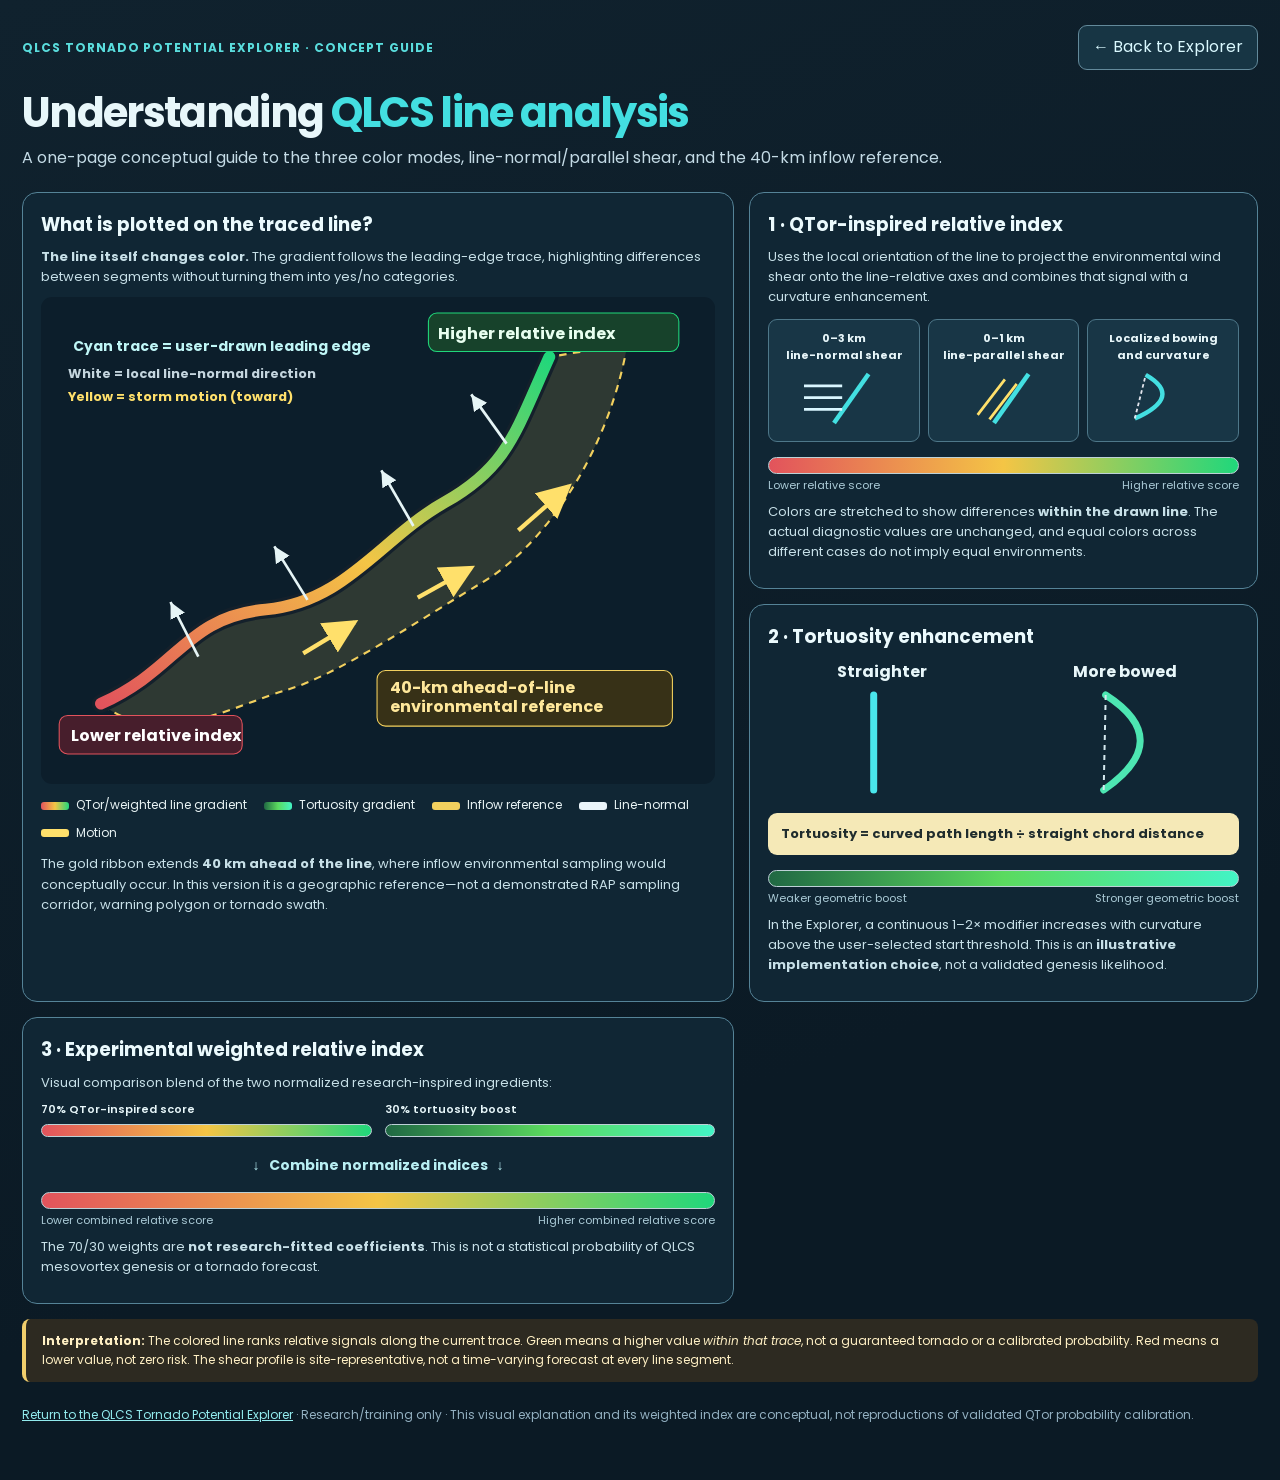
==== help.html @ 6804c63d "Add standalone illustrated QLCS QTor/tortuosity/weighted-index help one-pager" ====
<!doctype html>
<html lang="en">
<head>
<meta charset="utf-8"><meta name="viewport" content="width=device-width,initial-scale=1">
<title>QLCS Concept Guide — QTor, Tortuosity & Relative Index</title>
<link rel="preconnect" href="https://fonts.googleapis.com">
<link rel="preconnect" href="https://fonts.gstatic.com" crossorigin>
<link href="https://fonts.googleapis.com/css2?family=Poppins:wght@400;500;600;700;800&display=swap" rel="stylesheet">
<style>
:root{color-scheme:dark;font-family:Poppins,Arial,sans-serif;background:#0a1924;color:#e8f7fa}
*{box-sizing:border-box}body{margin:0;background:linear-gradient(160deg,#10222e,#0b1a25 70%);line-height:1.55}
main{width:min(1300px,100%);margin:auto;padding:25px 22px 55px}
header{display:flex;gap:16px;align-items:center;justify-content:space-between;flex-wrap:wrap}
a{color:#92ebee}.back{display:inline-block;border:1px solid #638a9b;border-radius:9px;padding:9px 14px;color:#daf9ff;text-decoration:none;background:#173544}
h1{font-size:clamp(1.6rem,3.8vw,2.6rem);letter-spacing:-.04em;line-height:1.2;margin:18px 0 8px}
h1 span{color:#43dfe1}.sub{color:#c4dbe6;margin:0 0 21px}
.layout{display:grid;grid-template-columns:minmax(0,1.4fr) minmax(0,1fr);gap:15px}
.panel{border:1px solid #558397;border-radius:15px;background:#102634;padding:18px;min-width:0}
.panel h2{font-size:1.15rem;margin:0 0 8px;color:#ebfafd}.panel h3{font-size:1rem;color:#8decf3;margin:0 0 8px}
.panel p{font-size:13px;margin:8px 0;color:#c7e0e8}
.mainpanel{grid-row:span 2}.diagram{width:100%;height:auto;display:block;margin-top:10px;background:#0c1e2b;border-radius:11px}
.legend{display:flex;flex-wrap:wrap;gap:9px 17px;margin:12px 0;font-size:12px;color:#e8f3f4}
.legend span{display:inline-flex;gap:7px;align-items:center}.swatch{display:inline-block;width:28px;height:8px;border-radius:3px}
.qtbar{background:linear-gradient(90deg,#e2535c,#f4c545,#20d77b)}
.tortbar{background:linear-gradient(90deg,#206843,#5bda5f,#43f4c5)}
.goldbar{background:#f2d05e}.whitebar{background:#eaf5fa}.yellowbar{background:#ffe06b}
.bar{height:17px;border-radius:12px;margin:15px 0 3px;border:1px solid #bdd1d6}
.scale{display:flex;justify-content:space-between;color:#aacaD6;font-size:11px}
.formula{background:#f5e9b7;color:#1f2c2d;padding:11px 13px;border-radius:9px;font-weight:700;font-size:13px;margin:13px 0}
.triplet{display:grid;grid-template-columns:repeat(3,1fr);gap:8px;text-align:center;margin:12px 0}
.part{background:#183646;border:1px solid #4e7789;border-radius:9px;padding:10px 6px;font-size:11px;line-height:1.5}
.part b{display:block;margin-bottom:8px}
.part svg{width:100%;max-width:100px;height:55px}
.tortuosity-demo{display:grid;grid-template-columns:1fr 1fr;gap:16px;text-align:center}
.tortuosity-demo svg{display:block;width:100%;height:115px;margin:0 auto}
.notice{border-left:4px solid #f1ce6c;background:#2d2a21;padding:13px 16px;border-radius:8px;color:#fff0c4;font-size:12px;margin-top:15px}
.weighting{display:grid;grid-template-columns:1fr 1fr;gap:13px;align-items:center;font-size:11px;font-weight:600}
.weighting .bar{height:13px;margin:6px 0}
.combo{font-size:14px;text-align:center;font-weight:700;color:#b8eff3;margin:12px 0 0}
.steps{margin:5px 0;padding-left:19px;color:#d2e8f0;font-size:12px}
.steps li{margin:7px 0}
footer{font-size:12px;color:#93b0c1;margin-top:24px}
@media(max-width:850px){.layout{grid-template-columns:1fr}.mainpanel{grid-row:auto}.panel{padding:14px}}
@media print{body{background:#fff;color:#111}main{padding:8px}.panel{border-color:#555;background:#fff}.panel p,.sub,.scale,.steps{color:#333}.diagram{background:#142835}h1 span{color:#178487}.back{display:none}}
</style></head>
<body><main>
<header><div><strong style="color:#5adddd;font-size:12px;letter-spacing:.08em">QLCS TORNADO POTENTIAL EXPLORER · CONCEPT GUIDE</strong></div><a class="back" href="./index.html">← Back to Explorer</a></header>
<h1>Understanding <span>QLCS line analysis</span></h1>
<p class="sub">A one-page conceptual guide to the three color modes, line-normal/parallel shear, and the 40-km inflow reference.</p>
<div class="layout">
<section class="panel mainpanel">
<h2>What is plotted on the traced line?</h2>
<p><strong>The line itself changes color.</strong> The gradient follows the leading-edge trace, highlighting differences between segments without turning them into yes/no categories.</p>
<svg class="diagram" viewBox="0 0 630 455" role="img" aria-label="Curved QLCS line colored from red through yellow to green, with a gold region extending ahead of the line, white line-normal arrows and yellow storm-motion arrows">
<defs>
  <linearGradient id="qt" x1="0%" x2="100%" y1="100%" y2="0%"><stop offset="0" stop-color="#e2535c"/><stop offset=".5" stop-color="#f4c545"/><stop offset="1" stop-color="#20d77b"/></linearGradient>
  <marker id="arrwhite" markerWidth="8" markerHeight="8" refX="6" refY="3" orient="auto"><path d="M0 0 L6 3 L0 6Z" fill="#e6f5f6"/></marker>
  <marker id="arryellow" markerWidth="9" markerHeight="9" refX="7" refY="4" orient="auto"><path d="M0 0 L8 4 L0 8Z" fill="#ffe06b"/></marker>
</defs>
<path d="M56 380 C128 348 135 299 210 292 S318 225 377 192 S443 127 475 56 L548 44 C528 156 463 237 412 267 S278 353 230 367 S111 423 56 380Z" fill="#f2d05e" fill-opacity=".15" stroke="#f2d05e" stroke-width="2" stroke-dasharray="7 6"/>
<path d="M56 380 C128 348 135 299 210 292 S318 225 377 192 S443 127 475 56" fill="none" stroke="#14202b" stroke-width="17" stroke-linecap="round"/>
<path d="M56 380 C128 348 135 299 210 292 S318 225 377 192 S443 127 475 56" fill="none" stroke="url(#qt)" stroke-width="11" stroke-linecap="round"/>
<g stroke="#e6f5f6" stroke-width="2.5" fill="none" marker-end="url(#arrwhite)">
<path d="M147 336 L121 285"/><path d="M249 283 L218 233"/><path d="M348 214 L318 162"/><path d="M435 137 L402 91"/>
</g>
<g stroke="#ffe06b" stroke-width="4" fill="none" marker-end="url(#arryellow)"><path d="M245 333 L293 304"/><path d="M352 281 L402 253"/><path d="M446 218 L493 177"/></g>
<g font-family="Poppins,Arial" font-size="15" font-weight="700">
<rect x="17" y="391" width="171" height="36" rx="8" fill="#471e2c" stroke="#e2535c"/><text x="28" y="415" fill="#fff">Lower relative index</text>
<rect x="362" y="15" width="234" height="36" rx="8" fill="#17422b" stroke="#20d77b"/><text x="371" y="39" fill="#e8fff0">Higher relative index</text>
<rect x="314" y="349" width="276" height="52" rx="8" fill="#373117" stroke="#f2d05e"/><text x="326" y="370" fill="#ffe89b">40-km ahead-of-line</text><text x="326" y="388" fill="#ffe89b">environmental reference</text>
<text x="30" y="50" fill="#bff6f6" font-size="13">Cyan trace = user-drawn leading edge</text>
<text x="25" y="76" fill="#c4d5de" font-size="12">White = local line-normal direction</text>
<text x="25" y="97" fill="#ffe06b" font-size="12">Yellow = storm motion (toward)</text>
</g></svg>
<div class="legend">
<span><i class="swatch qtbar"></i> QTor/weighted line gradient</span>
<span><i class="swatch tortbar"></i> Tortuosity gradient</span>
<span><i class="swatch goldbar"></i> Inflow reference</span>
<span><i class="swatch whitebar"></i> Line-normal</span>
<span><i class="swatch yellowbar"></i> Motion</span>
</div>
<p>The gold ribbon extends <strong>40 km ahead of the line</strong>, where inflow environmental sampling would conceptually occur. In this version it is a geographic reference—not a demonstrated RAP sampling corridor, warning polygon or tornado swath.</p>
</section>
<section class="panel">
<h2>1 · QTor-inspired relative index</h2>
<p>Uses the local orientation of the line to project the environmental wind shear onto the line-relative axes and combines that signal with a curvature enhancement.</p>
<div class="triplet">
<div class="part"><b>0–3 km<br>line-normal shear</b><svg viewBox="0 0 110 60"><path d="M82 3L44 57" stroke="#43dfe1" stroke-width="5"/><g stroke="#d9f6ff" stroke-width="3"><path d="M11 16H53 M11 29H53 M11 42H53"/></g></svg></div>
<div class="part"><b>0–1 km<br>line-parallel shear</b><svg viewBox="0 0 110 60"><path d="M82 3L44 57" stroke="#43dfe1" stroke-width="5"/><g stroke="#ffe06b" stroke-width="3"><path d="M26 48L56 9 M39 53L69 14"/></g></svg></div>
<div class="part"><b>Localized bowing<br>and curvature</b><svg viewBox="0 0 110 60"><path d="M24 52Q78 28 36 4" fill="none" stroke="#43dfe1" stroke-width="5"/><path d="M24 52L36 4" fill="none" stroke="#e2e5ed" stroke-width="2" stroke-dasharray="4 3"/></svg></div>
</div>
<div class="bar qtbar"></div><div class="scale"><span>Lower relative score</span><span>Higher relative score</span></div>
<p>Colors are stretched to show differences <strong>within the drawn line</strong>. The actual diagnostic values are unchanged, and equal colors across different cases do not imply equal environments.</p>
</section>
<section class="panel">
<h2>2 · Tortuosity enhancement</h2>
<div class="tortuosity-demo">
<div><b>Straighter</b><svg viewBox="0 0 140 115"><path d="M62 105L62 10" stroke="#49e6ec" stroke-width="7" stroke-linecap="round"/></svg></div>
<div><b>More bowed</b><svg viewBox="0 0 140 115"><path d="M48 105Q120 55 50 10" stroke="#4de6b2" stroke-width="7" fill="none" stroke-linecap="round"/><path d="M48 105L50 10" stroke="#d5e9ef" stroke-width="2" stroke-dasharray="5 5"/></svg></div>
</div>
<div class="formula">Tortuosity = curved path length ÷ straight chord distance</div>
<div class="bar tortbar"></div><div class="scale"><span>Weaker geometric boost</span><span>Stronger geometric boost</span></div>
<p>In the Explorer, a continuous 1–2× modifier increases with curvature above the user-selected start threshold. This is an <strong>illustrative implementation choice</strong>, not a validated genesis likelihood.</p>
</section>
<section class="panel">
<h2>3 · Experimental weighted relative index</h2>
<p>Visual comparison blend of the two normalized research-inspired ingredients:</p>
<div class="weighting">
<div>70% QTor-inspired score<div class="bar qtbar"></div></div>
<div>30% tortuosity boost<div class="bar tortbar"></div></div>
</div>
<div class="combo">↓ &nbsp; Combine normalized indices &nbsp; ↓</div>
<div class="bar qtbar"></div><div class="scale"><span>Lower combined relative score</span><span>Higher combined relative score</span></div>
<p>The 70/30 weights are <strong>not research-fitted coefficients</strong>. This is not a statistical probability of QLCS mesovortex genesis or a tornado forecast.</p>
</section>
</div>
<div class="notice"><strong>Interpretation:</strong> The colored line ranks relative signals along the current trace. Green means a higher value <em>within that trace</em>, not a guaranteed tornado or a calibrated probability. Red means a lower value, not zero risk. The shear profile is site-representative, not a time-varying forecast at every line segment.</div>
<footer><a href="./index.html">Return to the QLCS Tornado Potential Explorer</a> · Research/training only · This visual explanation and its weighted index are conceptual, not reproductions of validated QTor probability calibration.</footer>
</main></body></html>
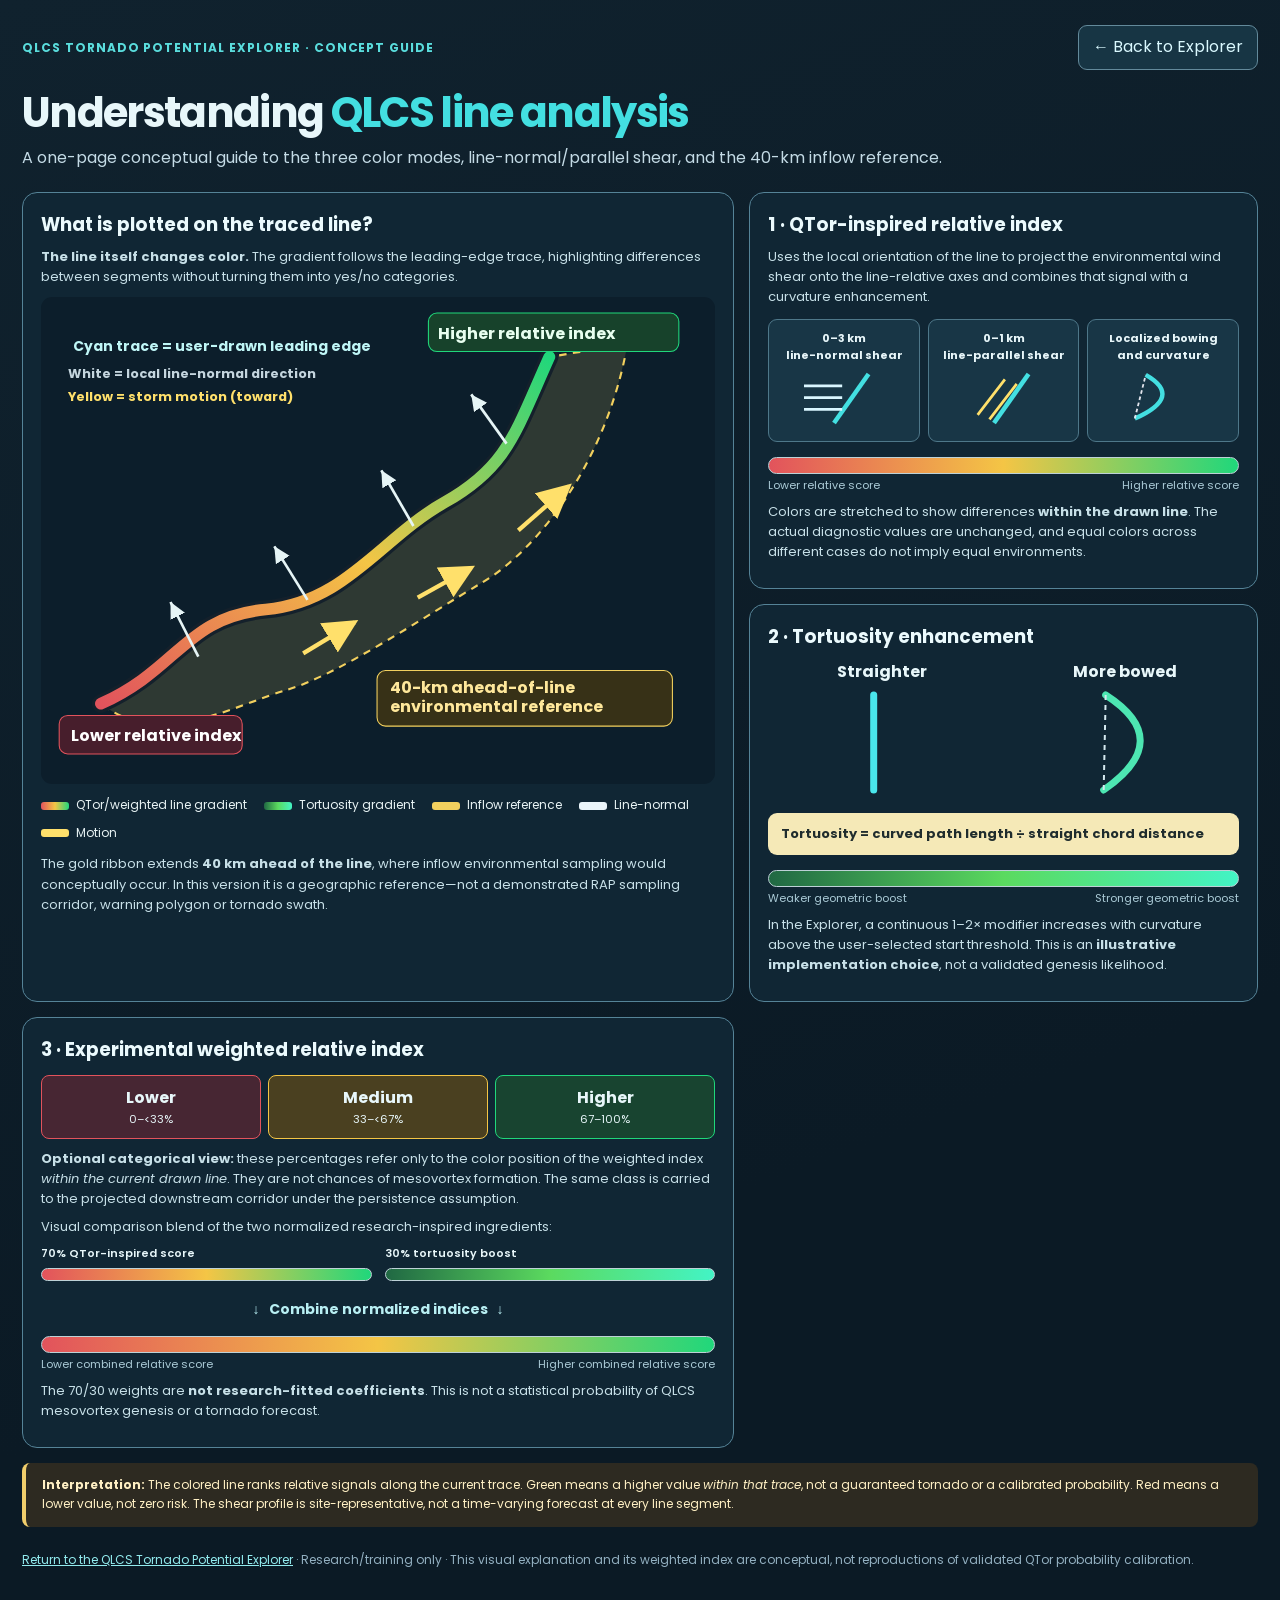
==== commit a0a563f4: "Explain categorical Lower Medium Higher weighted index and conditional downstream persistence in con" ====
--- a/help.html
+++ b/help.html
@@ -104,6 +104,12 @@
 </section>
 <section class="panel">
 <h2>3 · Experimental weighted relative index</h2>
+<div style="display:grid;grid-template-columns:repeat(3,1fr);gap:7px;margin:10px 0">
+<div style="border:1px solid #e2535c;background:#472633;border-radius:8px;padding:10px 4px;text-align:center"><strong>Lower</strong><div style="font-size:11px">0–&lt;33%</div></div>
+<div style="border:1px solid #f4c545;background:#4a4020;border-radius:8px;padding:10px 4px;text-align:center"><strong>Medium</strong><div style="font-size:11px">33–&lt;67%</div></div>
+<div style="border:1px solid #20d77b;background:#184430;border-radius:8px;padding:10px 4px;text-align:center"><strong>Higher</strong><div style="font-size:11px">67–100%</div></div>
+</div>
+<p><strong>Optional categorical view:</strong> these percentages refer only to the color position of the weighted index <em>within the current drawn line</em>. They are not chances of mesovortex formation. The same class is carried to the projected downstream corridor under the persistence assumption.</p>
 <p>Visual comparison blend of the two normalized research-inspired ingredients:</p>
 <div class="weighting">
 <div>70% QTor-inspired score<div class="bar qtbar"></div></div>
